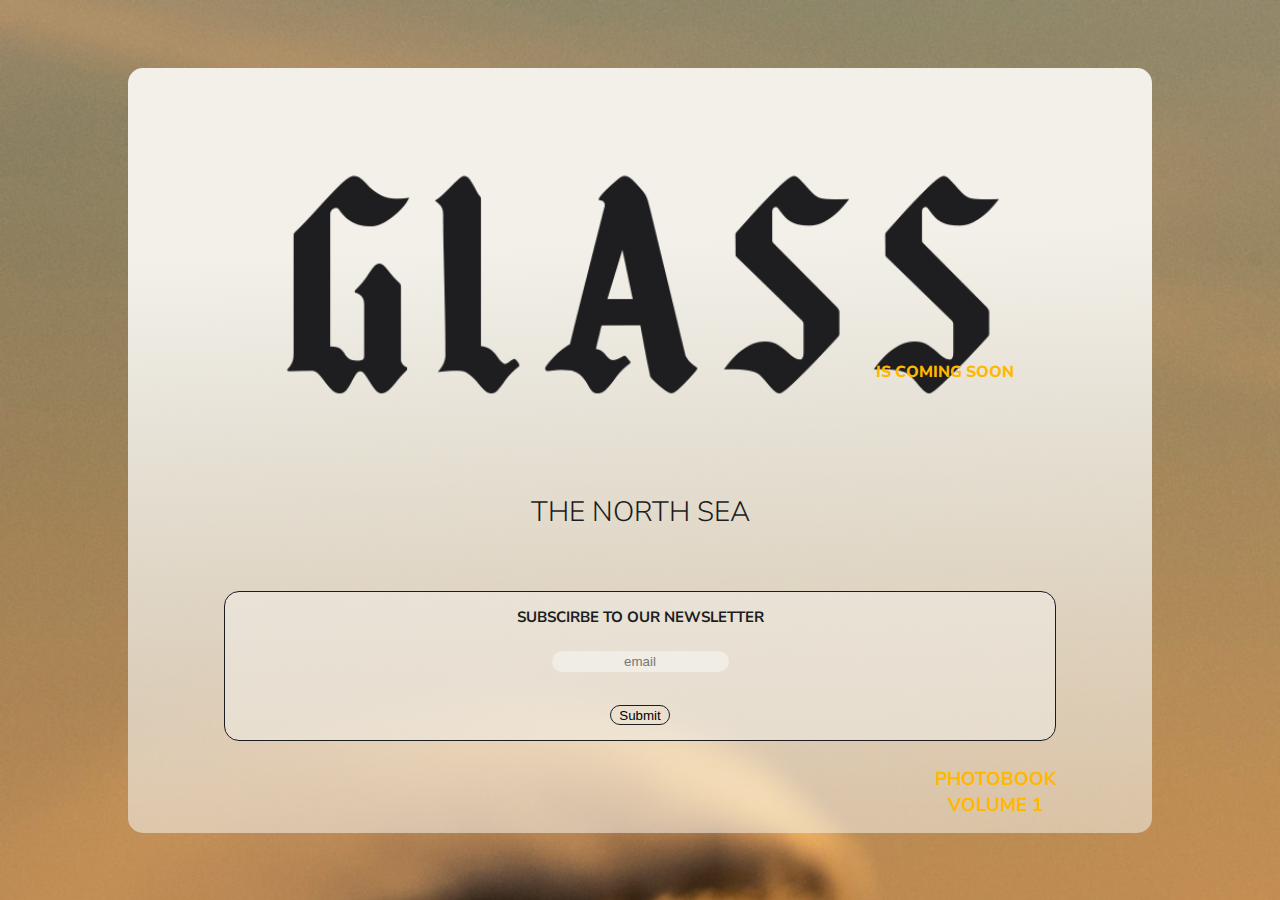
==== index.html @ 6153a4bc "set up header and its smallscreen style" ====
<!DOCTYPE html>
<html lang="en">
  <head>
    <meta charset="UTF-8" />
    <meta http-equiv="X-UA-Compatible" content="IE=edge" />
    <meta name="viewport" content="width=device-width, initial-scale=1.0" />
    <link rel="stylesheet" type="text/css" href="style.css" />
    <link rel="preconnect" href="https://fonts.gstatic.com">
    <link href="https://fonts.googleapis.com/css2?family=Nunito+Sans:wght@300;400;600;700;800&display=swap" rel="stylesheet">
    <title>Glass - Photobook</title>
  </head>
  <body>
    <header>
      <section class="glass-wrapper">
        <div class="logo-wrapper">
          <div class="logo"><img src="./assets/logo.png" alt="Glass Photobook's logo"</div>
          <h4>Is coming soon</h4>
          <h1>The north sea</h1>
        </div>
        <form class="header-form">
          <h2>Subscirbe to our newsletter</h3>
          <input
            type="email"
            id="email"
            name="email"
            placeholder="email"
            class="email"
          />
          <input type="submit" value="Submit" class="submit"/>
        </form>
        <div class="header-info-wrapper">
            <h3>Photobook</h3>
            <h3>volume 1</h3>
        </div>
      </section>
    </header>
    <main></main>
    <footer></footer>
  </body>
</html>
---- style.css ----
@font-face {
  font-family: "logoFont";
  src: url("./assets/logoFont.otf");
}

:root {
  /* Colours */
  --dark: #1c1c21;
  --light: #f2f0e9;
  --gold: #ffb800;
  /* Fonts */
  --logo-font: "logoFont";
  --primary-font: "Nunito Sans", sans-serif;
}

*,
*::after,
*::before {
  box-sizing: border-box;
  padding: 0;
  margin: 0;
}

body {
  width: 100vw;
  background-color: var(--dark);
  margin: 0 auto;
  font-family: var(--primary-font);
  color: var(--light);
}

html,
body {
  overflow-x: hidden;
  scroll-behavior: smooth;
}

a {
  color: unset;
  text-decoration: none;
  cursor: pointer;
}

button,
button:focus,
button:active {
  background-color: unset;
  color: unset;
  border: none;
  cursor: pointer;
}

img {
  width: 100%;
  display: block;
}

header {
  width: 100vw;
  height: 100vh;
  background-image: url("./images/hero-smallscreen.jpg");
  background-position: top;
  background-repeat: no-repeat;
  background-size: cover;
  display: flex;
  align-items: center;
}

.glass-wrapper {
  width: 80vw;
  height: 85vh;
  background: linear-gradient(
    177.73deg,
    #f2f0e9 23.97%,
    rgba(196, 196, 196, 0) 191.47%
  );
  border-radius: 15px;
  margin: 0 auto;
  color: var(--dark);
  display: flex;
  flex-direction: column;
  justify-content: space-evenly;
  align-items: center;
}

.logo-wrapper {
  text-align: center;
}

.logo {
  position: relative;
}

.logo-wrapper h4 {
  position: absolute;
  bottom: 33%;
  right: 5%;
  color: var(--gold);
  text-transform: uppercase;
  z-index: 2;
  margin: 0;
  padding: 0;
  font-weight: 800;
}

.logo-wrapper h1 {
  text-transform: uppercase;
  font-size: 28px;
  font-weight: 300;
}

.header-form {
  background-color: hsla(47, 26%, 93%, 0.5);
  margin: 60px auto 25px auto;
  border: 1px solid var(--dark);
  border-radius: 15px;
  width: 65vw;
  height: 150px;
  display: flex;
  flex-direction: column;
  align-items: center;
  justify-content: space-between;
}

.header-form h2 {
  text-transform: uppercase;
  font-size: 15px;
  padding: 15px 0;
}

.email {
  background-color: hsla(47, 26%, 93%, 0.8);
  border-radius: 15px;
  border: none;
  text-align: center;
  padding: 0.2rem 0;
}

.submit {
  background-color: transparent;
  border-radius: 15px;
  border: 1px solid var(--dark);
  text-align: center;
  padding: 0.1rem 0.5rem;
  margin: 25px 0 15px 0;
}

.header-info-wrapper {
  color: var(--gold);
  text-transform: uppercase;
  justify-self: flex-end;
  align-self: flex-end;
}
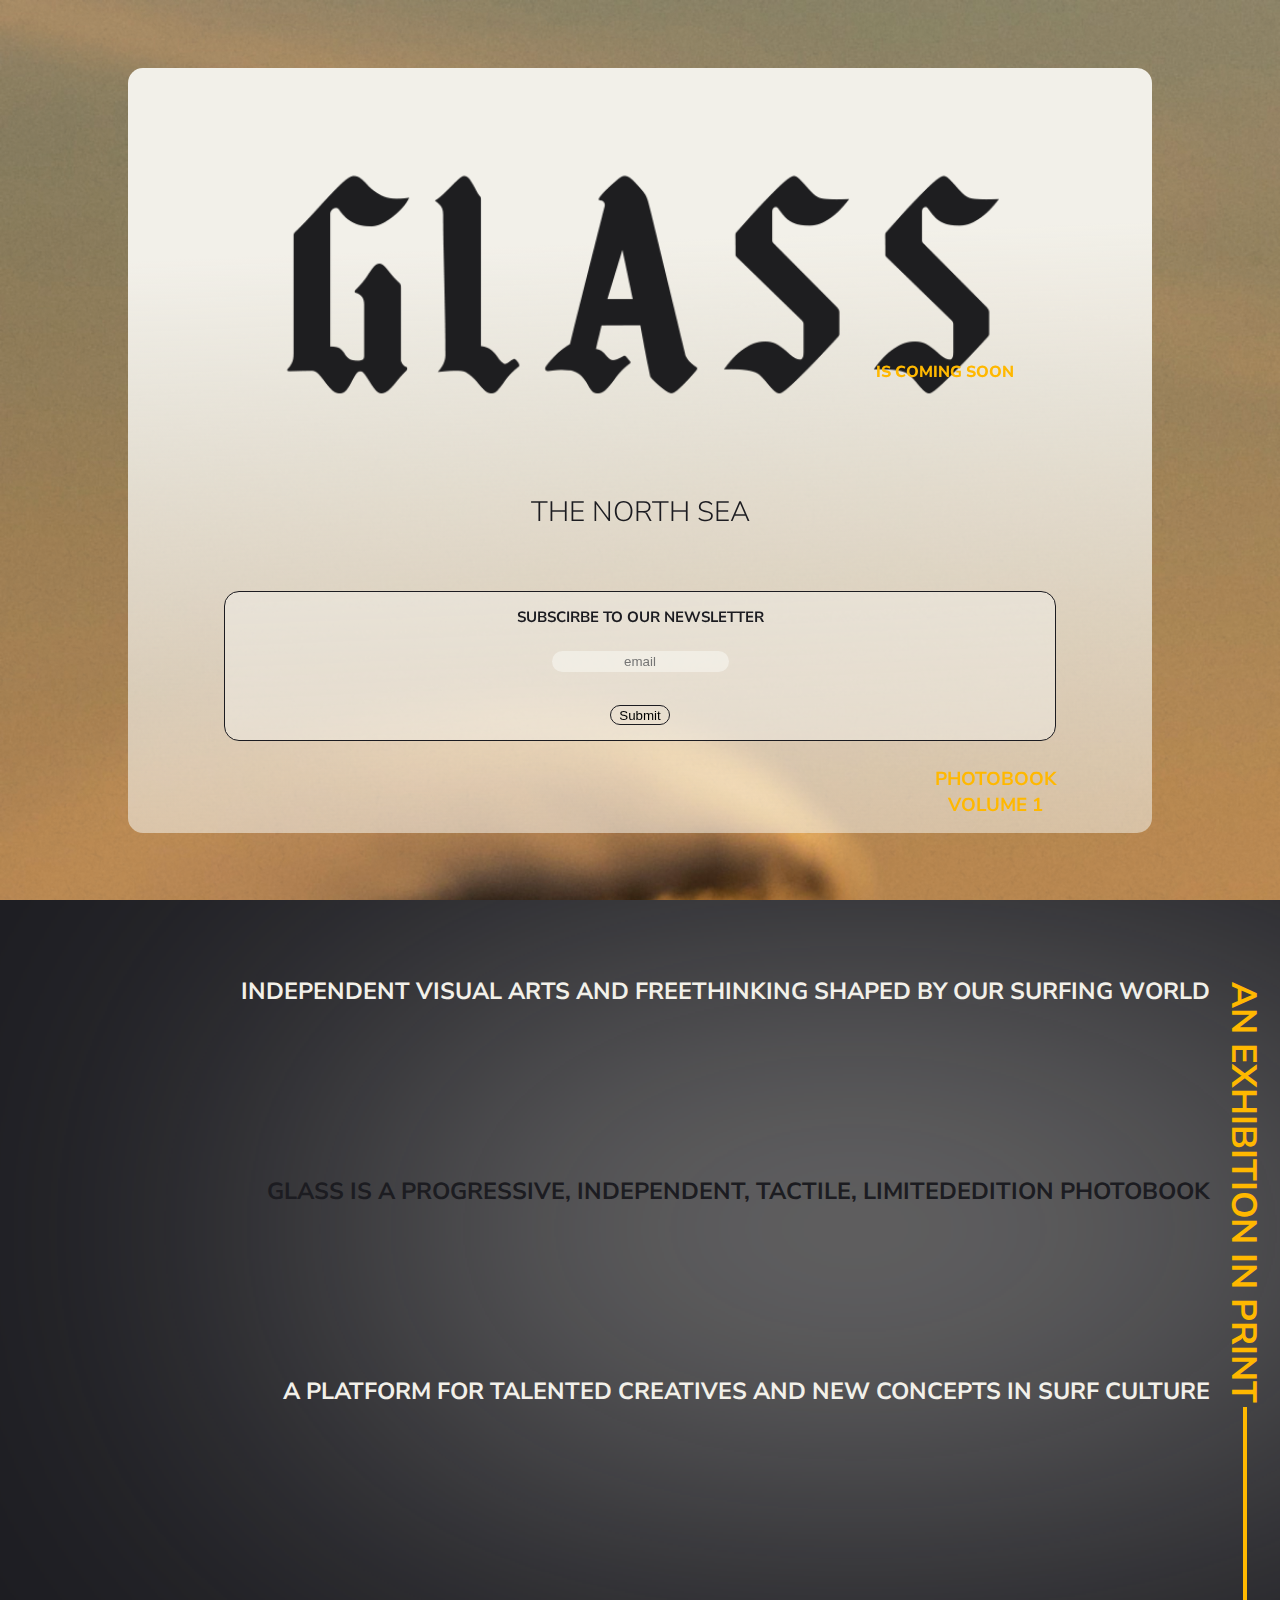
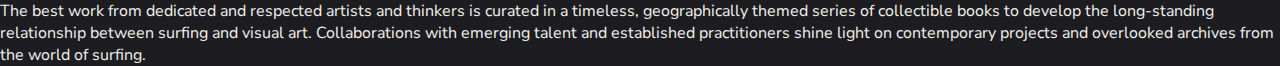
==== commit ba322ff9: "add statements" ====
--- a/index.html
+++ b/index.html
@@ -11,6 +11,9 @@
   </head>
   <body>
     <header>
+      <div class="texture-container">
+
+      </div>
       <section class="glass-wrapper">
         <div class="logo-wrapper">
           <div class="logo"><img src="./assets/logo.png" alt="Glass Photobook's logo"</div>
@@ -34,7 +37,34 @@
         </div>
       </section>
     </header>
-    <main></main>
+    <main>
+      <article class="statement-wrapper">
+            <section class="statements one">
+                <h3>Independent visual arts and freethinking shaped by our surfing world</h3>
+            </section>
+            <section class="statements two">
+                <h3>GLASS is a progressive, independent, tactile, limitededition photobook</h3>
+            </section>
+            <section class="statements three">
+                <h3>A platform for talented creatives and new concepts in
+                    surf culture</h3>
+            </section>
+        <section class="exhibition">
+          <h2>An exhibition in print</h2>
+        </section>
+      </article>
+      <article>
+        <div><p>
+          The best work from dedicated and respected artists and thinkers is curated
+in a timeless, geographically themed series of collectible books to develop
+the long-standing relationship between surfing and visual art.
+Collaborations with emerging talent and established practitioners shine light
+on contemporary projects and overlooked archives from the world of
+surfing.</p> 
+        </div>
+      </article>
+    </main>
     <footer></footer>
+
   </body>
 </html>
--- a/style.css
+++ b/style.css
@@ -27,11 +27,14 @@
   margin: 0 auto;
   font-family: var(--primary-font);
   color: var(--light);
+  /* background-image: url("./assets/black-felt.png");
+  background-position: center;
+  background-repeat: repeat; */
 }
 
 html,
 body {
-  overflow-x: hidden;
+  /* overflow-x: hidden; */
   scroll-behavior: smooth;
 }
 
@@ -53,6 +56,17 @@
 img {
   width: 100%;
   display: block;
+}
+
+.texture-container {
+  width: 100vw;
+  height: 100vh;
+  background-image: url("./assets/black-felt.png");
+  background-position: center;
+  background-repeat: repeat;
+  z-index: 1;
+  position: fixed;
+  opacity: 0.2;
 }
 
 header {
@@ -81,6 +95,7 @@
   flex-direction: column;
   justify-content: space-evenly;
   align-items: center;
+  z-index: 2;
 }
 
 .logo-wrapper {
@@ -151,3 +166,90 @@
   justify-self: flex-end;
   align-self: flex-end;
 }
+
+main {
+  width: 100vw;
+}
+
+.statement-wrapper {
+  display: grid;
+  grid-template-columns: 3fr 60px;
+  grid-template-rows: repeat(3, 1fr);
+  height: min-content;
+  align-items: center;
+  justify-items: stretch;
+  padding: 50px 0;
+  overflow: hidden;
+  position: relative;
+}
+
+.statement-wrapper::before {
+  content: "";
+  position: absolute;
+  width: 90vw;
+  height: 45%;
+  top: 25%;
+  left: 25%;
+
+  background: radial-gradient(
+    118.16% 118.16% at 43.48% 44.49%,
+    rgba(242, 240, 233, 0.9) 0%,
+    rgba(0, 0, 0, 0) 100%
+  );
+  filter: blur(250px);
+  z-index: -1;
+}
+
+.statements {
+  text-transform: uppercase;
+  text-align: right;
+  padding: 25px 0;
+  margin: 0 10px 50px 10px;
+  font-size: 20px;
+  align-self: flex-start;
+}
+
+.one {
+  grid-column: 1/2;
+  grid-row: 1/2;
+}
+
+.two {
+  grid-column: 1/2;
+  grid-row: 2/3;
+  color: var(--dark);
+}
+
+.three {
+  grid-column: 1/2;
+  grid-row: 3/4;
+}
+
+.exhibition {
+  grid-column: 2/3;
+  grid-row: 1/-1;
+  width: 60px;
+  height: 600px;
+  align-self: flex-start;
+  justify-self: center;
+}
+.exhibition h2 {
+  transform: rotate(90deg);
+  transform-origin: 0 100%;
+  text-transform: uppercase;
+  width: max-content;
+  color: var(--gold);
+  font-size: 35px;
+  position: relative;
+  margin-top: -15px;
+}
+
+.exhibition h2::after {
+  content: "";
+  background-color: var(--gold);
+  width: 100%;
+  height: 4px;
+  position: absolute;
+  bottom: 50%;
+  right: -101%;
+}
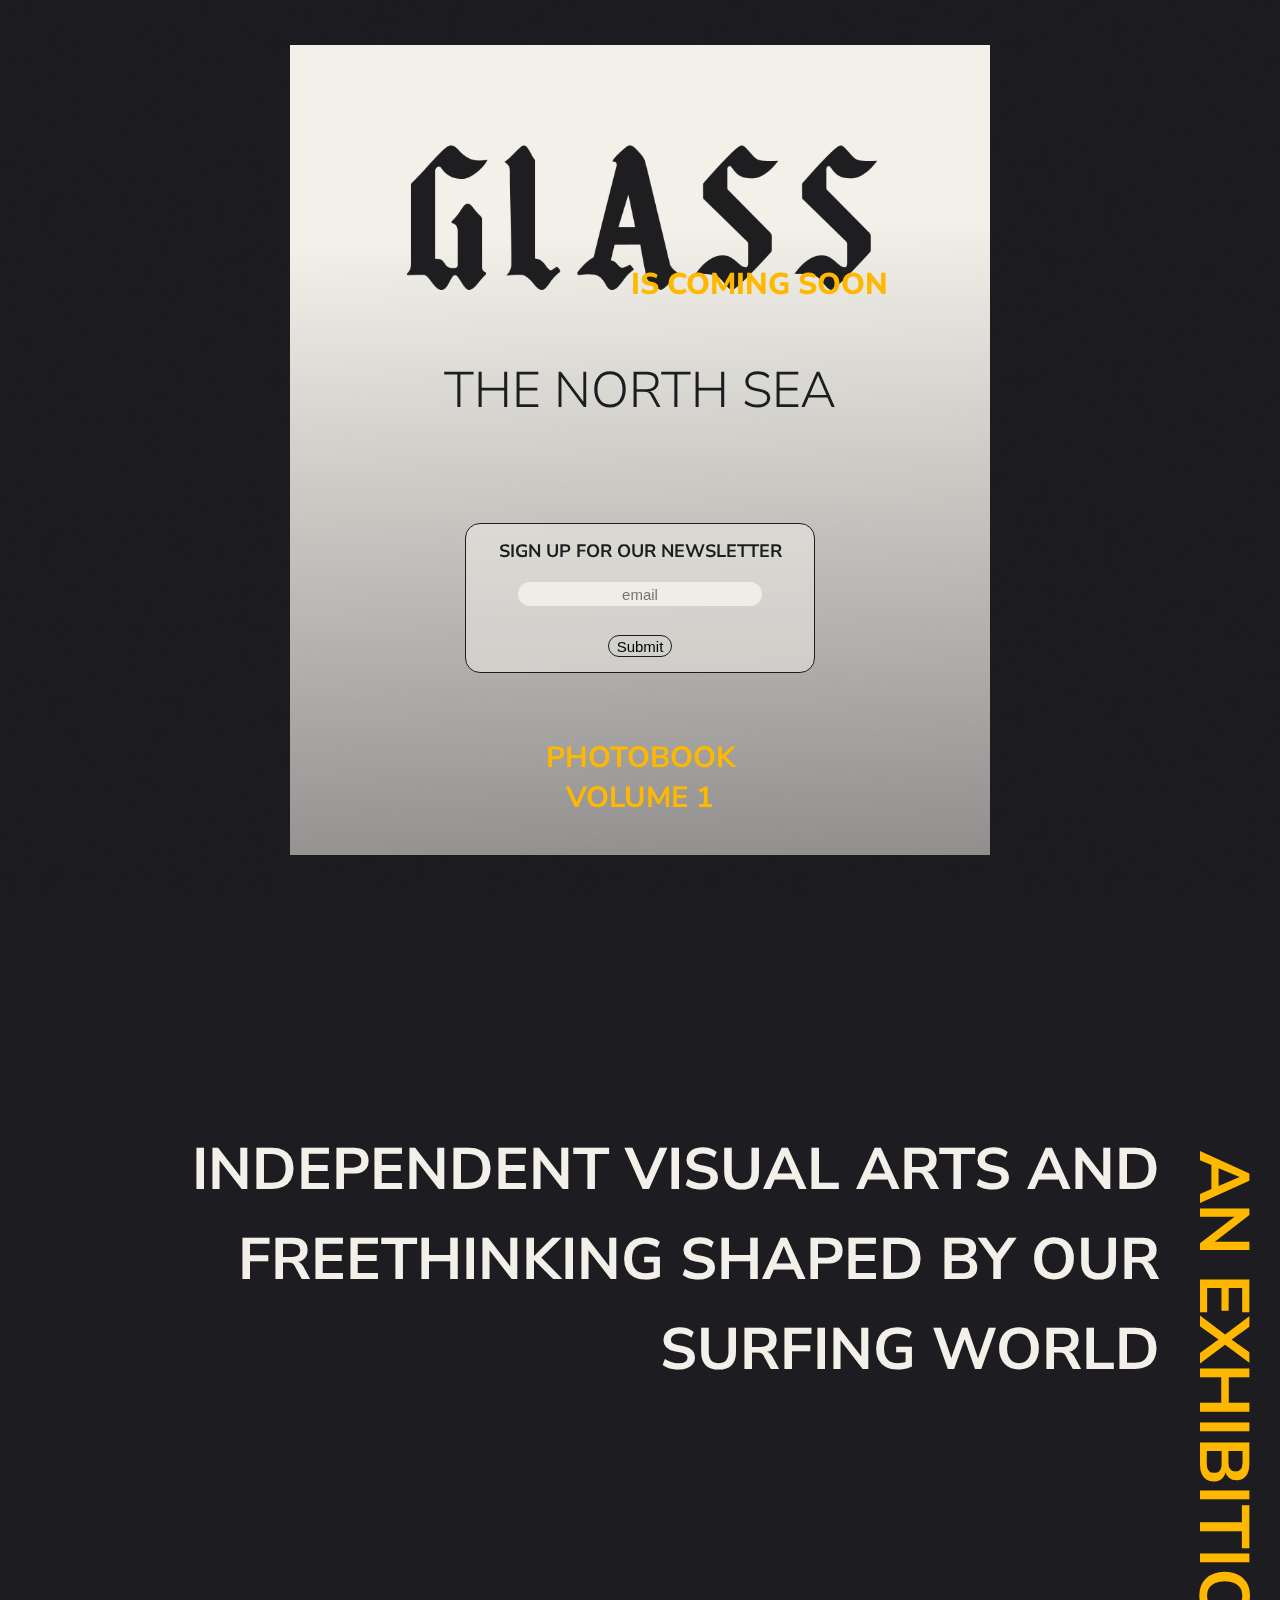
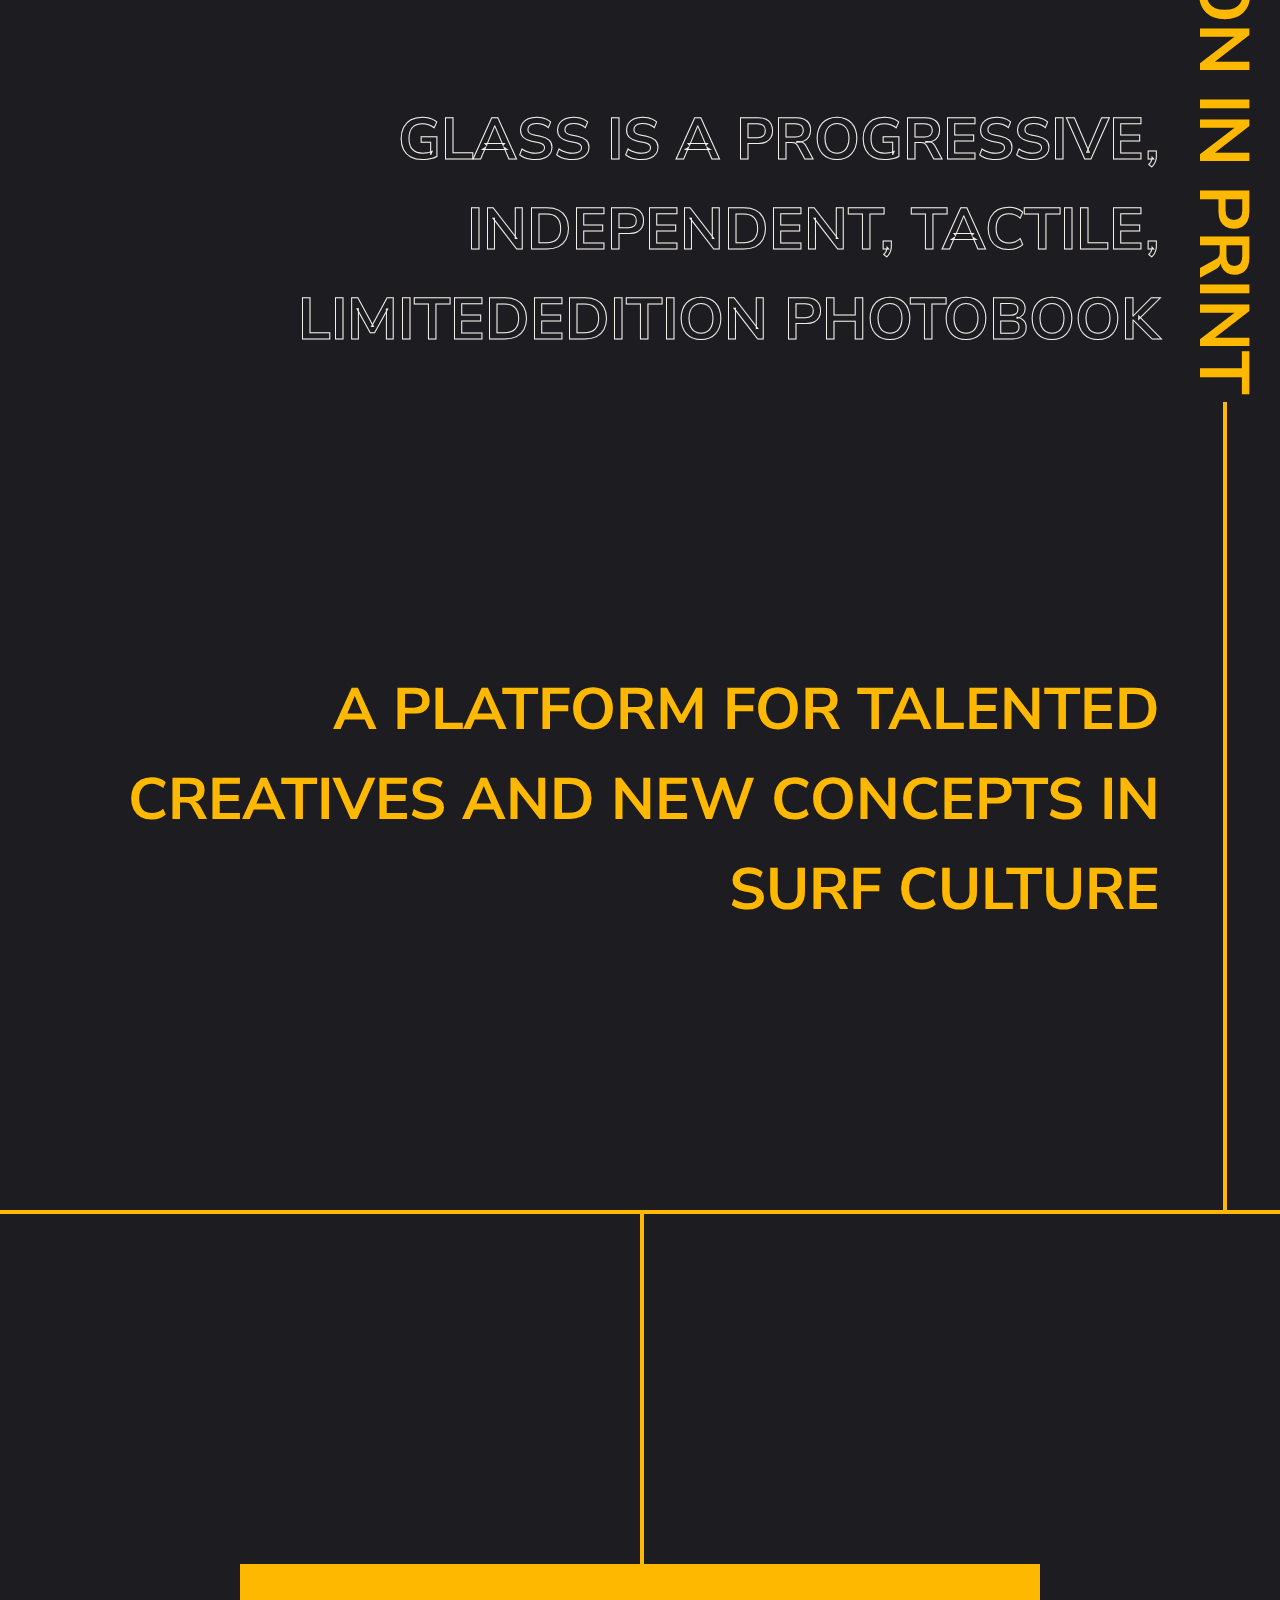
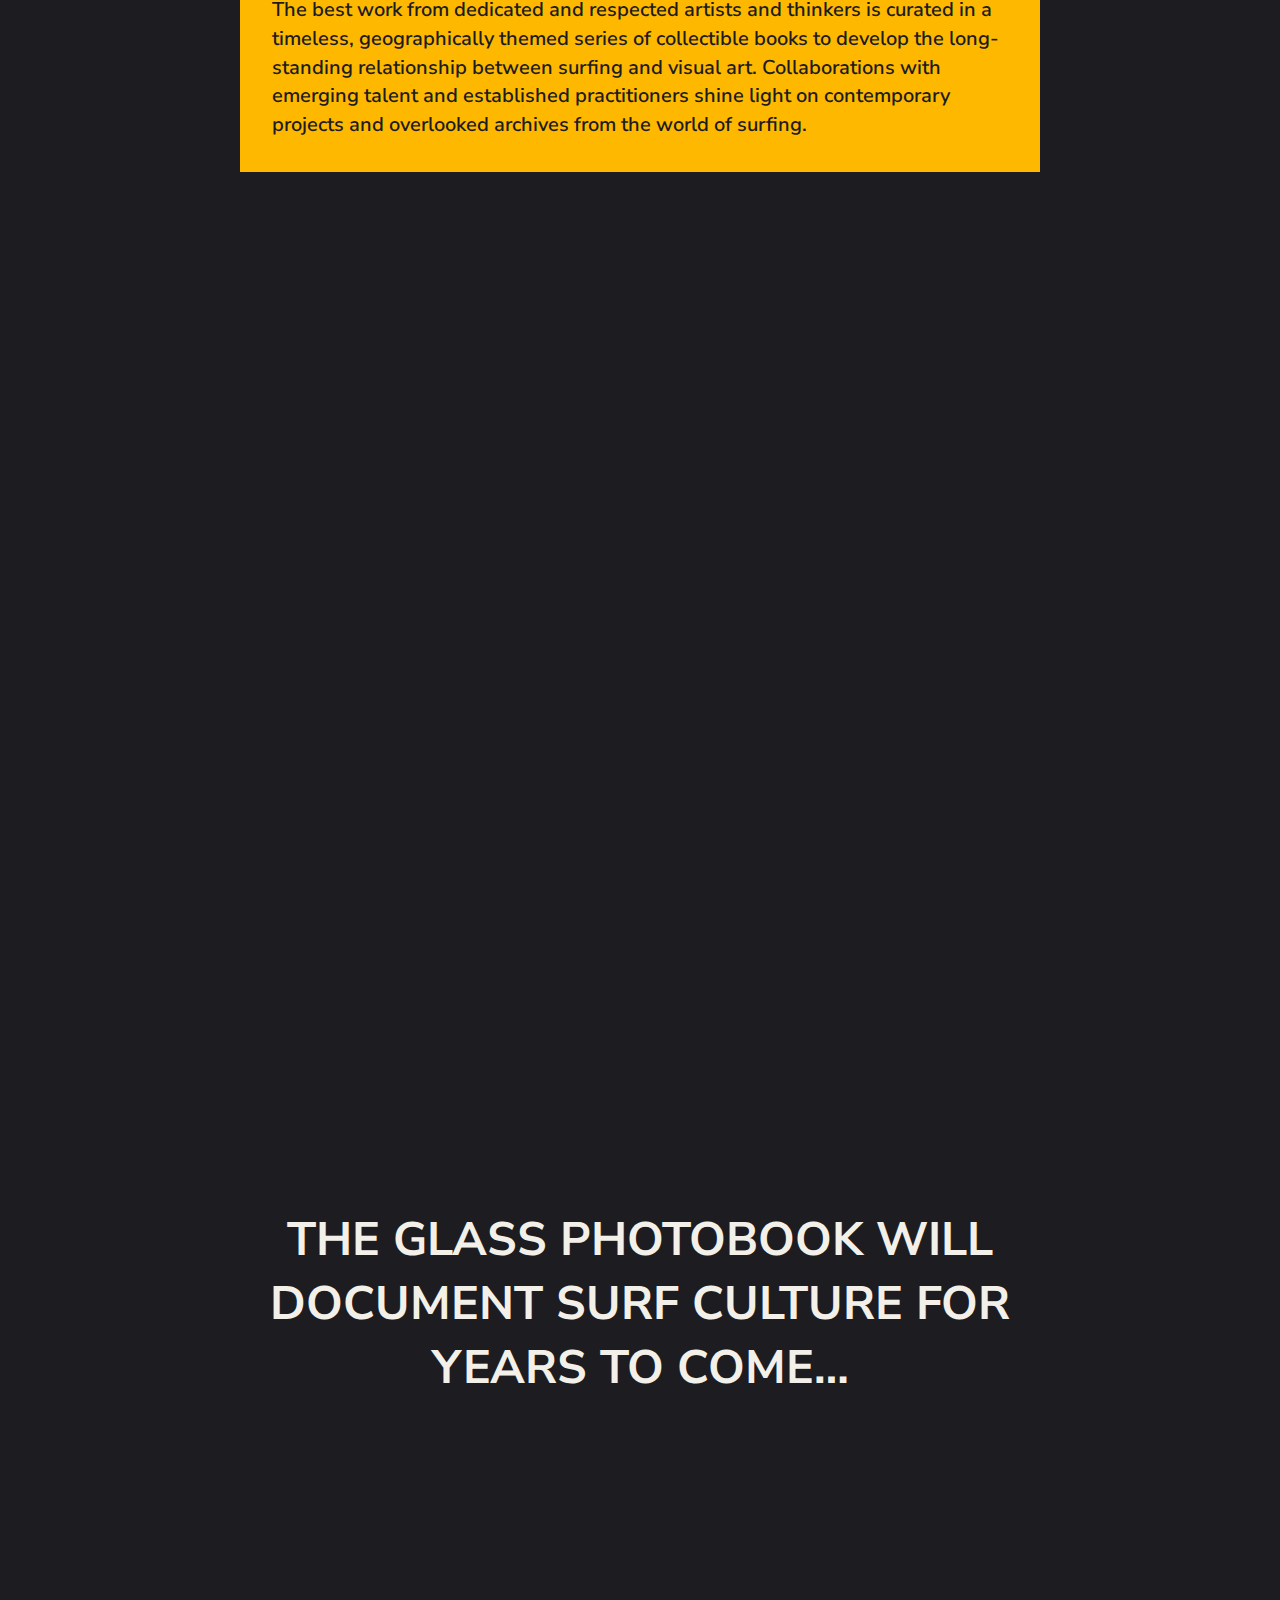
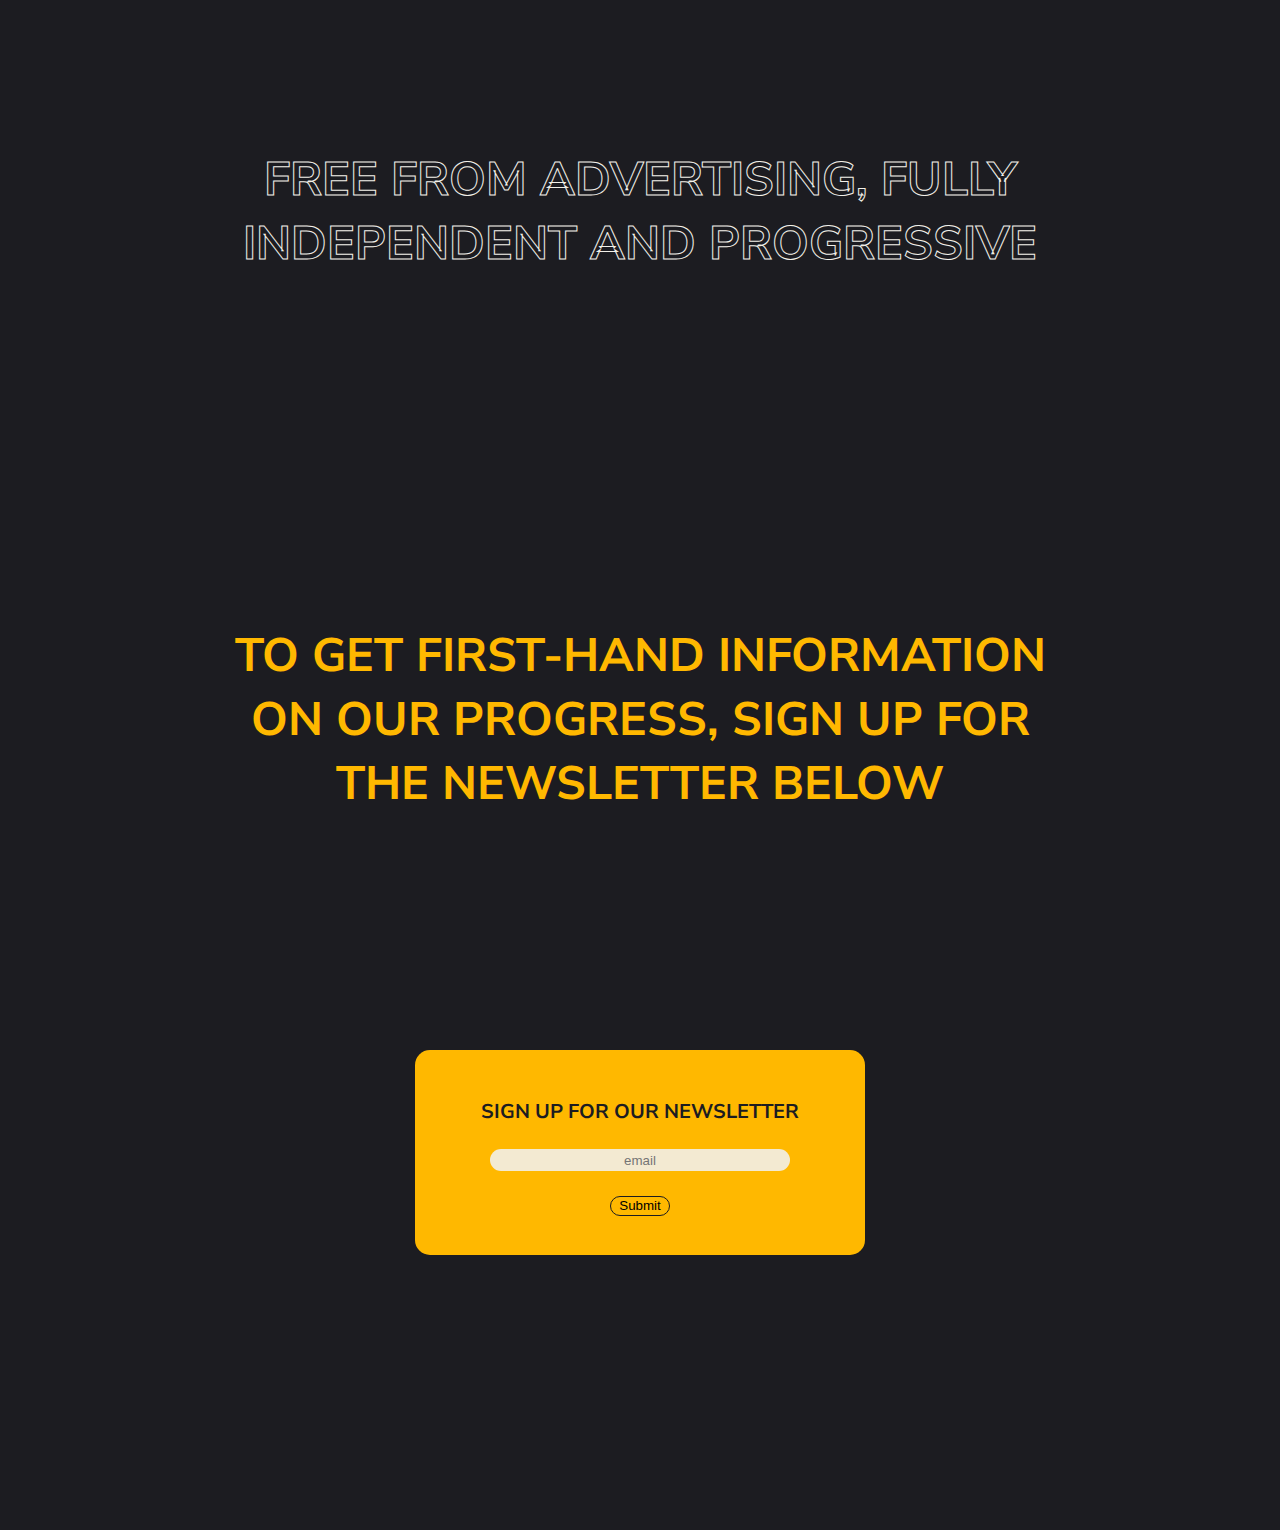
==== commit 1c145292: "fix form padding styling" ====
--- a/index.html
+++ b/index.html
@@ -10,18 +10,18 @@
     <title>Glass - Photobook</title>
   </head>
   <body>
+    <div class="grain-container">
+
+    </div>
     <header>
-      <div class="texture-container">
-
-      </div>
       <section class="glass-wrapper">
         <div class="logo-wrapper">
-          <div class="logo"><img src="./assets/logo.png" alt="Glass Photobook's logo"</div>
+          <div class="logo"><img src="./assets/logo.png" alt="Glass Photobook's logo"/>
           <h4>Is coming soon</h4>
-          <h1>The north sea</h1>
+          <h1>The north sea</h1></div>
         </div>
         <form class="header-form">
-          <h2>Subscirbe to our newsletter</h3>
+          <h2>Sign up for our newsletter</h2>
           <input
             type="email"
             id="email"
@@ -53,8 +53,9 @@
           <h2>An exhibition in print</h2>
         </section>
       </article>
-      <article>
-        <div><p>
+      
+      <article class="main-description-wrapper">
+        <div class="description"><p>
           The best work from dedicated and respected artists and thinkers is curated
 in a timeless, geographically themed series of collectible books to develop
 the long-standing relationship between surfing and visual art.
@@ -63,8 +64,38 @@
 surfing.</p> 
         </div>
       </article>
+
+      <article class="video-wrapper">
+        <div style="padding:56.25% 0 0 0;position:relative;"><iframe src="https://player.vimeo.com/video/555321948?title=0&byline=0&portrait=0" style="position:absolute;top:0;left:0;width:100%;height:100%;" frameborder="0" allow="autoplay; fullscreen; picture-in-picture" allowfullscreen></iframe></div><script src="https://player.vimeo.com/api/player.js"></script>
+      </article>
+
+      <article class="last-statement-wrapper">
+        <section class="last-statement">
+          <h3>the GLASS
+            photobook will document surf culture for years to come…</h2>
+        </section>
+        <section class="last-statement text-stroke">
+          <h3>Free from advertising, fully independent and progressive</h2>
+        </section>
+        <section class="last-statement gold">
+          <h3>To get first-hand information on our progress, sign up for the newsletter below</h2>
+        </section>
+        <form class="statement-form">
+          <h4>Sign up for our newsletter</h4>
+          <input
+            type="email"
+            id="email"
+            name="email"
+            placeholder="email"
+            class="email"
+          />
+          <input type="submit" value="Submit" class="submit"/>
+        </form>
+      </article>
     </main>
     <footer></footer>
 
   </body>
 </html>
+
+
--- a/style.css
+++ b/style.css
@@ -27,15 +27,29 @@
   margin: 0 auto;
   font-family: var(--primary-font);
   color: var(--light);
-  /* background-image: url("./assets/black-felt.png");
+  overflow-x: hidden;
+  -ms-overflow-style: none; /* IE and Edge */
+}
+
+.grain-container {
+  position: fixed;
+  top: 0;
+  height: 100%;
+  width: 100%;
+  background-image: url("./assets/black-felt.png");
   background-position: center;
-  background-repeat: repeat; */
+  background-repeat: repeat;
+  opacity: 0.1;
 }
 
 html,
 body {
   /* overflow-x: hidden; */
   scroll-behavior: smooth;
+}
+
+::-webkit-scrollbar {
+  display: none;
 }
 
 a {
@@ -58,16 +72,7 @@
   display: block;
 }
 
-.texture-container {
-  width: 100vw;
-  height: 100vh;
-  background-image: url("./assets/black-felt.png");
-  background-position: center;
-  background-repeat: repeat;
-  z-index: 1;
-  position: fixed;
-  opacity: 0.2;
-}
+/* HEADER */
 
 header {
   width: 100vw;
@@ -78,17 +83,19 @@
   background-size: cover;
   display: flex;
   align-items: center;
+  margin-bottom: 100px;
 }
 
 .glass-wrapper {
   width: 80vw;
+  max-width: 700px;
   height: 85vh;
   background: linear-gradient(
     177.73deg,
     #f2f0e9 23.97%,
     rgba(196, 196, 196, 0) 191.47%
   );
-  border-radius: 15px;
+  /* border-radius: 15px; */
   margin: 0 auto;
   color: var(--dark);
   display: flex;
@@ -104,6 +111,7 @@
 
 .logo {
   position: relative;
+  max-width: 550px;
 }
 
 .logo-wrapper h4 {
@@ -130,25 +138,37 @@
   border: 1px solid var(--dark);
   border-radius: 15px;
   width: 65vw;
+  max-width: 350px;
   height: 150px;
   display: flex;
   flex-direction: column;
   align-items: center;
   justify-content: space-between;
+  transition: all 0.2s ease-in;
+  cursor: pointer;
+}
+
+.header-form:hover {
+  box-shadow: 1px 3px 4px 0px rgba(41, 41, 41, 0.3);
+  background-color: hsla(47, 26%, 93%, 0.8);
 }
 
 .header-form h2 {
   text-transform: uppercase;
+  text-align: center;
   font-size: 15px;
-  padding: 15px 0;
+  padding: 15px;
 }
 
 .email {
-  background-color: hsla(47, 26%, 93%, 0.8);
+  background-color: hsla(47, 26%, 93%, 0.9);
   border-radius: 15px;
   border: none;
   text-align: center;
   padding: 0.2rem 0;
+  width: 70%;
+  max-width: 300px;
+  transition: all 0.2s ease-in;
 }
 
 .submit {
@@ -158,17 +178,28 @@
   text-align: center;
   padding: 0.1rem 0.5rem;
   margin: 25px 0 15px 0;
+  cursor: pointer;
+  transition: all 0.1s ease-in;
+}
+
+.submit:hover {
+  border: 1px solid var(--gold);
 }
 
 .header-info-wrapper {
   color: var(--gold);
   text-transform: uppercase;
-  justify-self: flex-end;
-  align-self: flex-end;
-}
+  justify-self: center;
+  align-self: center;
+  text-align: center;
+}
+
+/* MAIN */
 
 main {
   width: 100vw;
+  max-width: 1300px;
+  margin: 0 auto 150px auto;
 }
 
 .statement-wrapper {
@@ -178,26 +209,10 @@
   height: min-content;
   align-items: center;
   justify-items: stretch;
-  padding: 50px 0;
   overflow: hidden;
   position: relative;
-}
-
-.statement-wrapper::before {
-  content: "";
-  position: absolute;
-  width: 90vw;
-  height: 45%;
-  top: 25%;
-  left: 25%;
-
-  background: radial-gradient(
-    118.16% 118.16% at 43.48% 44.49%,
-    rgba(242, 240, 233, 0.9) 0%,
-    rgba(0, 0, 0, 0) 100%
-  );
-  filter: blur(250px);
-  z-index: -1;
+  border-bottom: 4px solid var(--gold);
+  margin-bottom: 100px;
 }
 
 .statements {
@@ -218,11 +233,14 @@
   grid-column: 1/2;
   grid-row: 2/3;
   color: var(--dark);
+  -webkit-text-stroke: 1px var(--light);
 }
 
 .three {
   grid-column: 1/2;
   grid-row: 3/4;
+  padding-bottom: 0;
+  color: var(--gold);
 }
 
 .exhibition {
@@ -253,3 +271,268 @@
   bottom: 50%;
   right: -101%;
 }
+
+.main-description-wrapper {
+  padding: 50px 0;
+  position: relative;
+}
+
+.description {
+  background: var(--gold);
+  width: 85vw;
+  max-width: 800px;
+  height: min-content;
+  margin: 0 auto;
+}
+
+.description p {
+  color: var(--dark);
+  padding: 1.5rem;
+  font-weight: 600;
+}
+
+.main-description-wrapper::before {
+  position: absolute;
+  display: block;
+  top: -100px;
+  left: 50%;
+  content: "";
+  background-color: var(--gold);
+  width: 4px;
+  height: 100%;
+  z-index: -1;
+}
+
+.video-wrapper {
+  margin: 100px auto 100px auto;
+  width: 100%;
+  max-width: 1000px;
+}
+
+.last-statement-wrapper {
+  width: 100%;
+  max-width: 900px;
+  display: flex;
+  flex-direction: column;
+  align-items: center;
+  justify-content: space-around;
+  margin: 0 auto 100px auto;
+}
+
+.last-statement {
+  font-size: 20px;
+  text-align: center;
+  text-transform: uppercase;
+  padding: 1.5rem;
+  margin: 50px auto;
+}
+
+.text-stroke {
+  color: var(--dark);
+  -webkit-text-stroke: 1px var(--light);
+}
+
+.gold {
+  color: var(--gold);
+}
+
+.statement-form {
+  background-color: var(--gold);
+  color: var(--dark);
+  margin: 60px auto 25px auto;
+  padding: 1.5rem 0;
+  border-radius: 15px;
+  width: 65vw;
+  max-width: 450px;
+  height: min-content;
+  display: flex;
+  flex-direction: column;
+  align-items: center;
+  justify-content: space-around;
+  transition: all 0.2s ease-in;
+  cursor: pointer;
+  text-align: center;
+}
+
+.statement-form h4 {
+  text-transform: uppercase;
+  text-align: center;
+  padding: 1.5rem;
+}
+
+@media (min-width: 500px) {
+  /* HEADER */
+
+  header {
+    margin-bottom: 200px;
+  }
+
+  .logo-wrapper h4 {
+    font-size: 25px;
+    bottom: 32%;
+  }
+
+  .logo-wrapper h1 {
+    font-size: 40px;
+  }
+
+  .header-info-wrapper {
+    font-size: 25px;
+  }
+
+  /* MAIN */
+
+  .statement-wrapper {
+    margin-bottom: 200px;
+  }
+
+  .statements {
+    font-size: 35px;
+    margin: 0 30px 200px 30px;
+    line-height: 1.8em;
+  }
+
+  .exhibition {
+    height: 800px;
+    width: 100px;
+  }
+
+  .exhibition h2 {
+    font-size: 50px;
+    margin-top: -25px;
+  }
+
+  .exhibition h2::after {
+    width: 150%;
+    height: 4px;
+    bottom: 50%;
+    right: -151%;
+  }
+
+  .main-description-wrapper {
+    padding: 100px 0;
+  }
+
+  .main-description-wrapper::before {
+    top: -200px;
+  }
+
+  .description p {
+    padding: 2rem;
+    font-size: 20px;
+    line-height: 1.8rem;
+  }
+
+  .last-statement-wrapper {
+    margin: 0 auto 200px auto;
+  }
+
+  .last-statement {
+    font-size: 30px;
+    margin: 100px auto;
+  }
+
+  .statement-form h4 {
+    font-size: 20px;
+  }
+}
+
+@media (min-width: 900px) {
+  header {
+    background-image: url("./images/hero-largescreen.jpg");
+  }
+}
+
+@media (min-width: 1100px) {
+  /* HEADER */
+  header {
+    margin-bottom: 200px;
+  }
+
+  .glass-wrapper {
+    height: 90vh;
+  }
+
+  .logo-wrapper h4 {
+    font-size: 30px;
+    bottom: 35%;
+  }
+
+  .logo-wrapper h1 {
+    font-size: 50px;
+  }
+
+  /* .header-info-wrapper {
+    font-size: 25px;
+  } */
+
+  .header-form h2 {
+    font-size: 18px;
+  }
+
+  .header-form input {
+    font-size: 15px;
+  }
+
+  /* MAIN */
+
+  .statement-wrapper {
+    margin-bottom: 250px;
+  }
+
+  .statements {
+    font-size: 50px;
+    margin: 0 60px 250px 60px;
+  }
+
+  .exhibition {
+    height: 900px;
+    width: 150px;
+  }
+
+  .exhibition h2 {
+    font-size: 70px;
+    margin-top: -45px;
+  }
+
+  .exhibition h2::after {
+    width: 150%;
+    height: 4px;
+    bottom: 50%;
+    right: -151%;
+  }
+
+  .main-description-wrapper::before {
+    top: -250px;
+  }
+
+  .last-statement-wrapper {
+    margin: 0 auto 250px auto;
+  }
+
+  .last-statement {
+    font-size: 40px;
+    margin: 150px auto;
+  }
+}
+
+@media (min-width: 1300px) {
+  main {
+    border: 1px solid var(--gold);
+  }
+
+  .one {
+    padding-top: 150px;
+  }
+
+  .exhibition h2 {
+    margin-top: 75px;
+  }
+
+  .exhibition h2::after {
+    width: 150%;
+    height: 4px;
+    bottom: 50%;
+    right: -151%;
+  }
+}
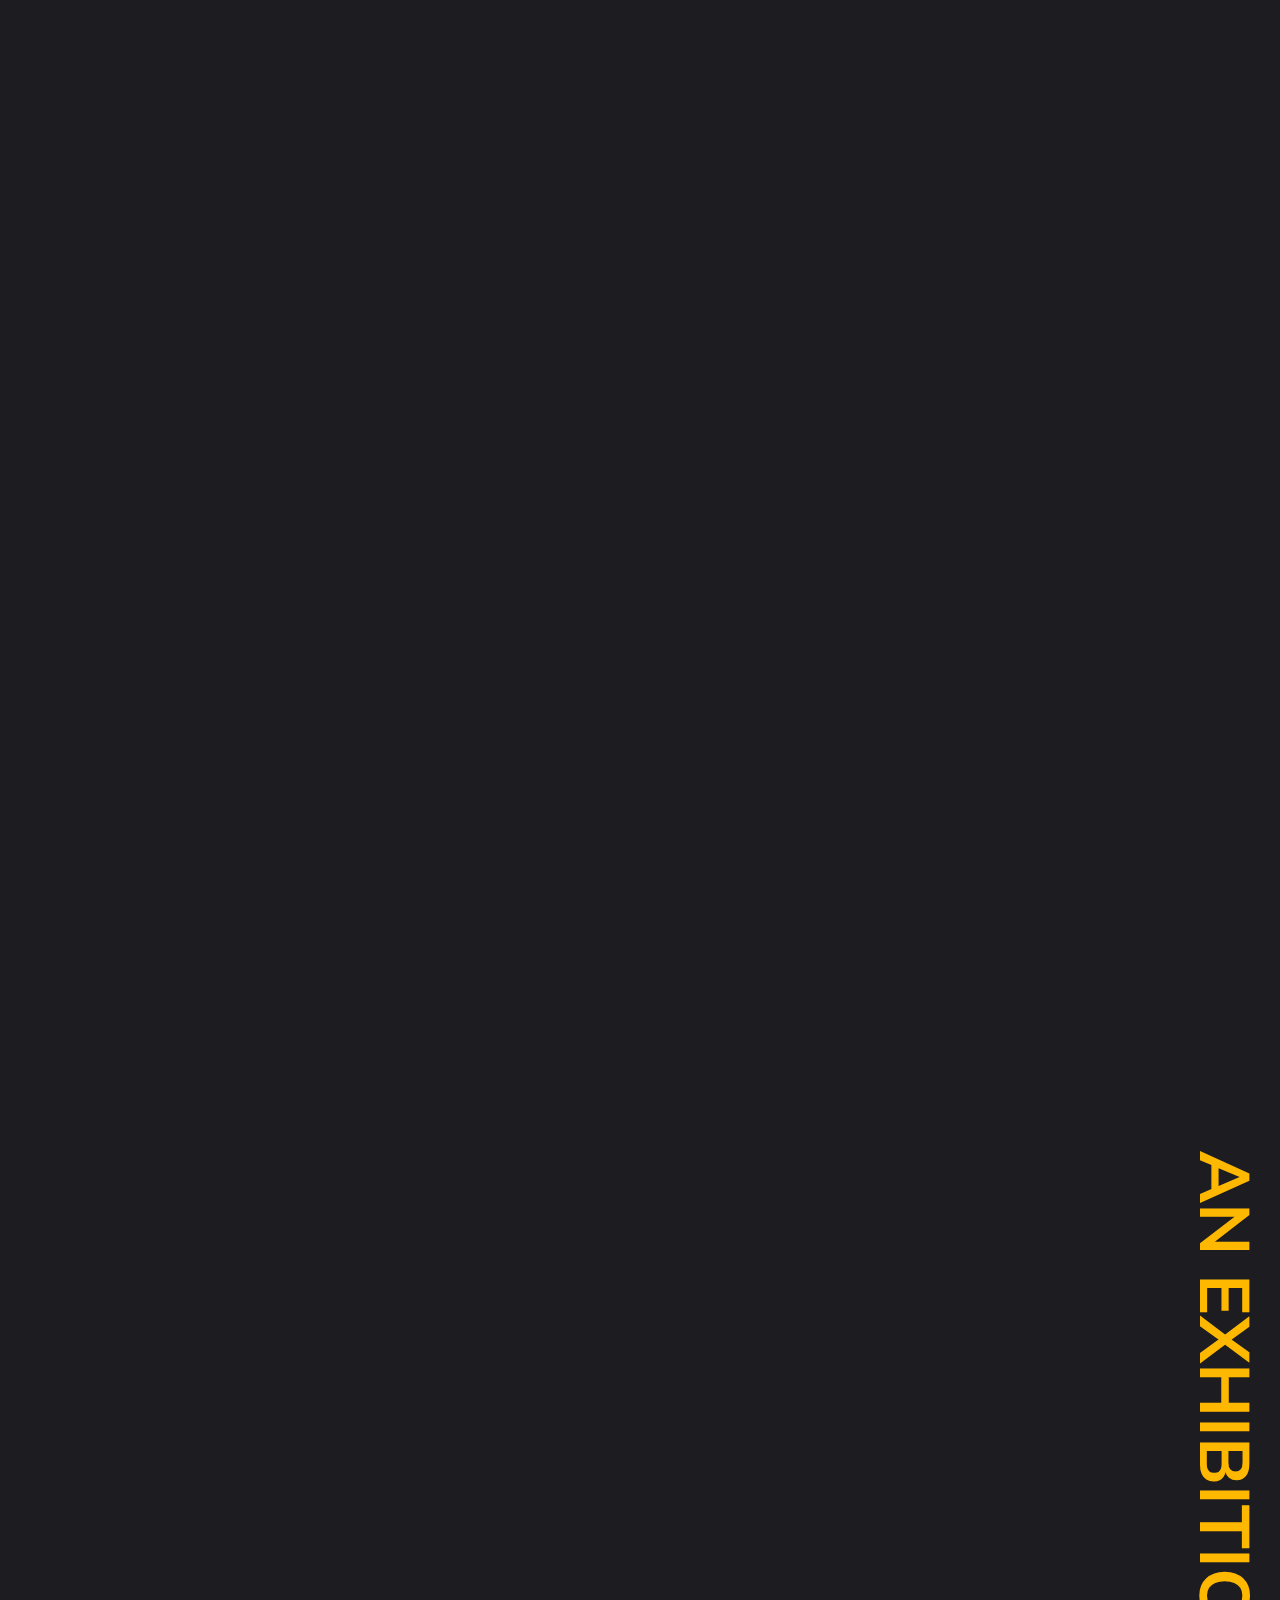
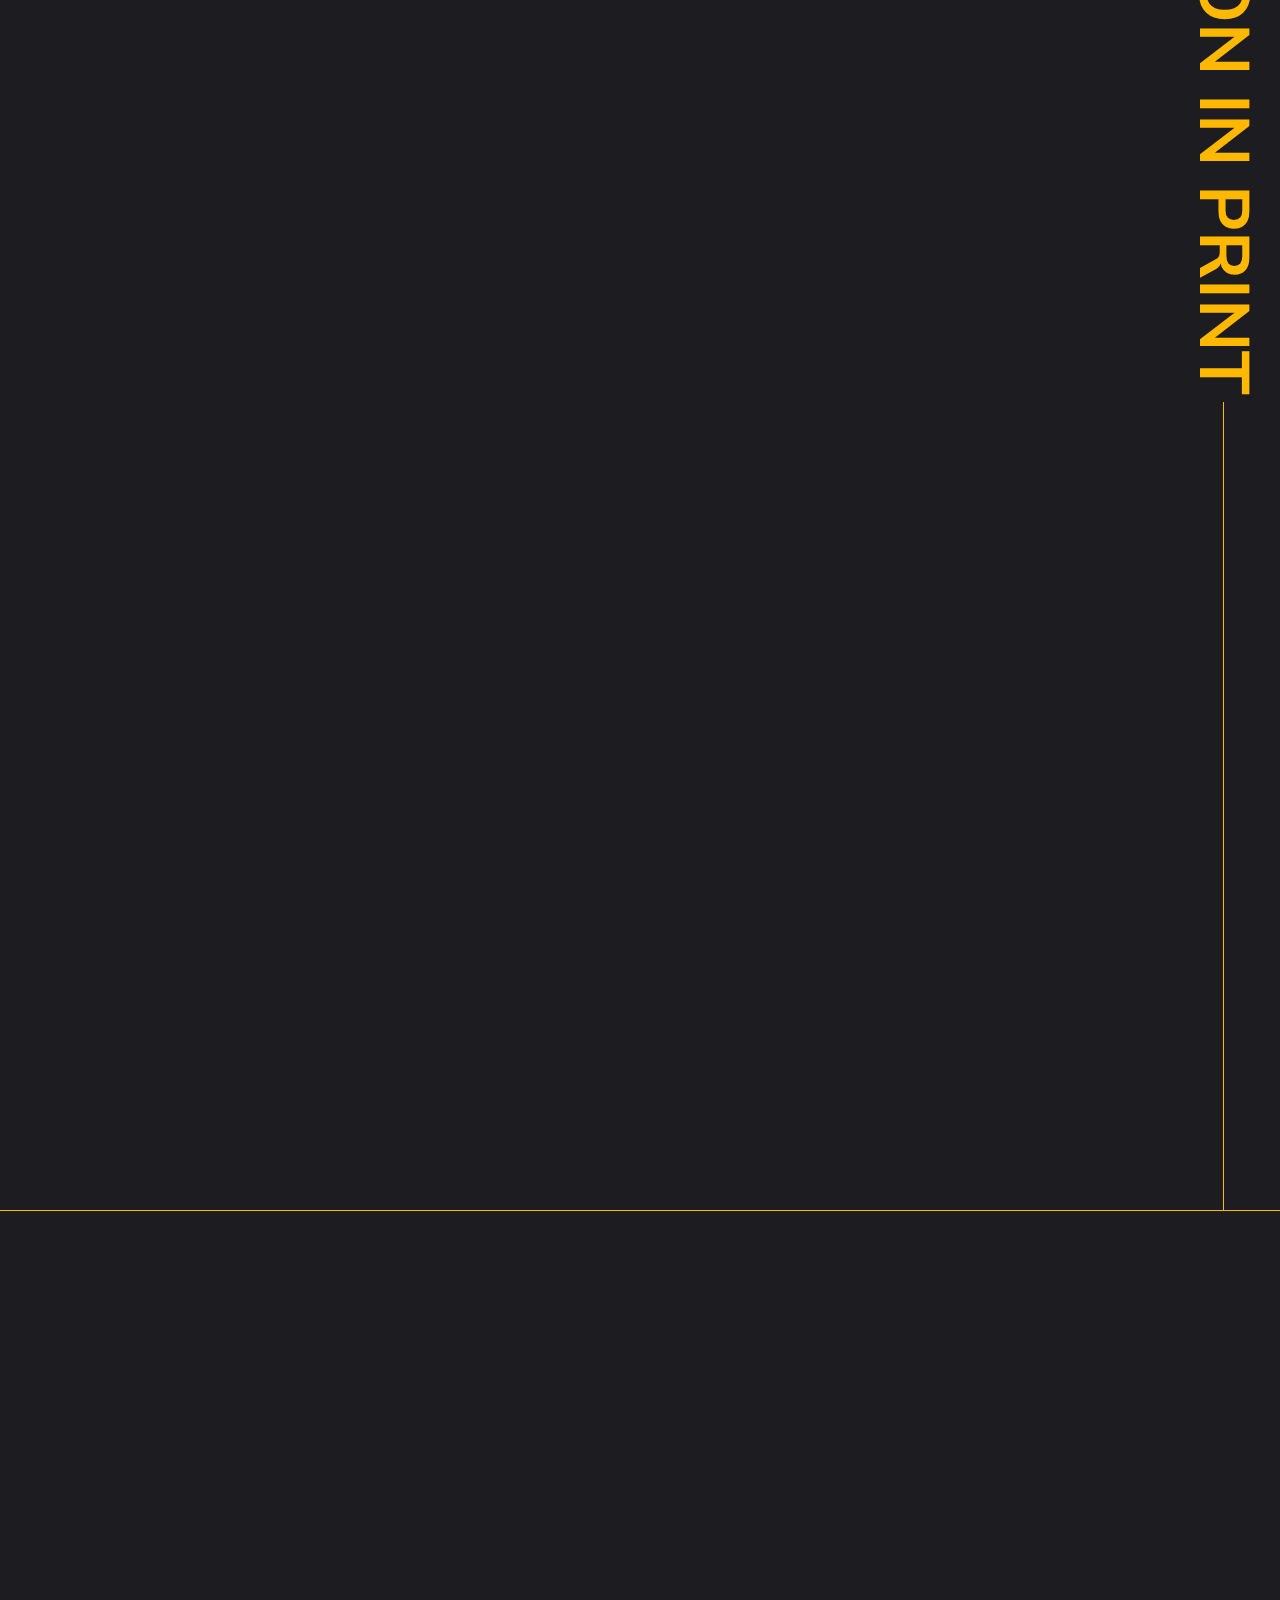
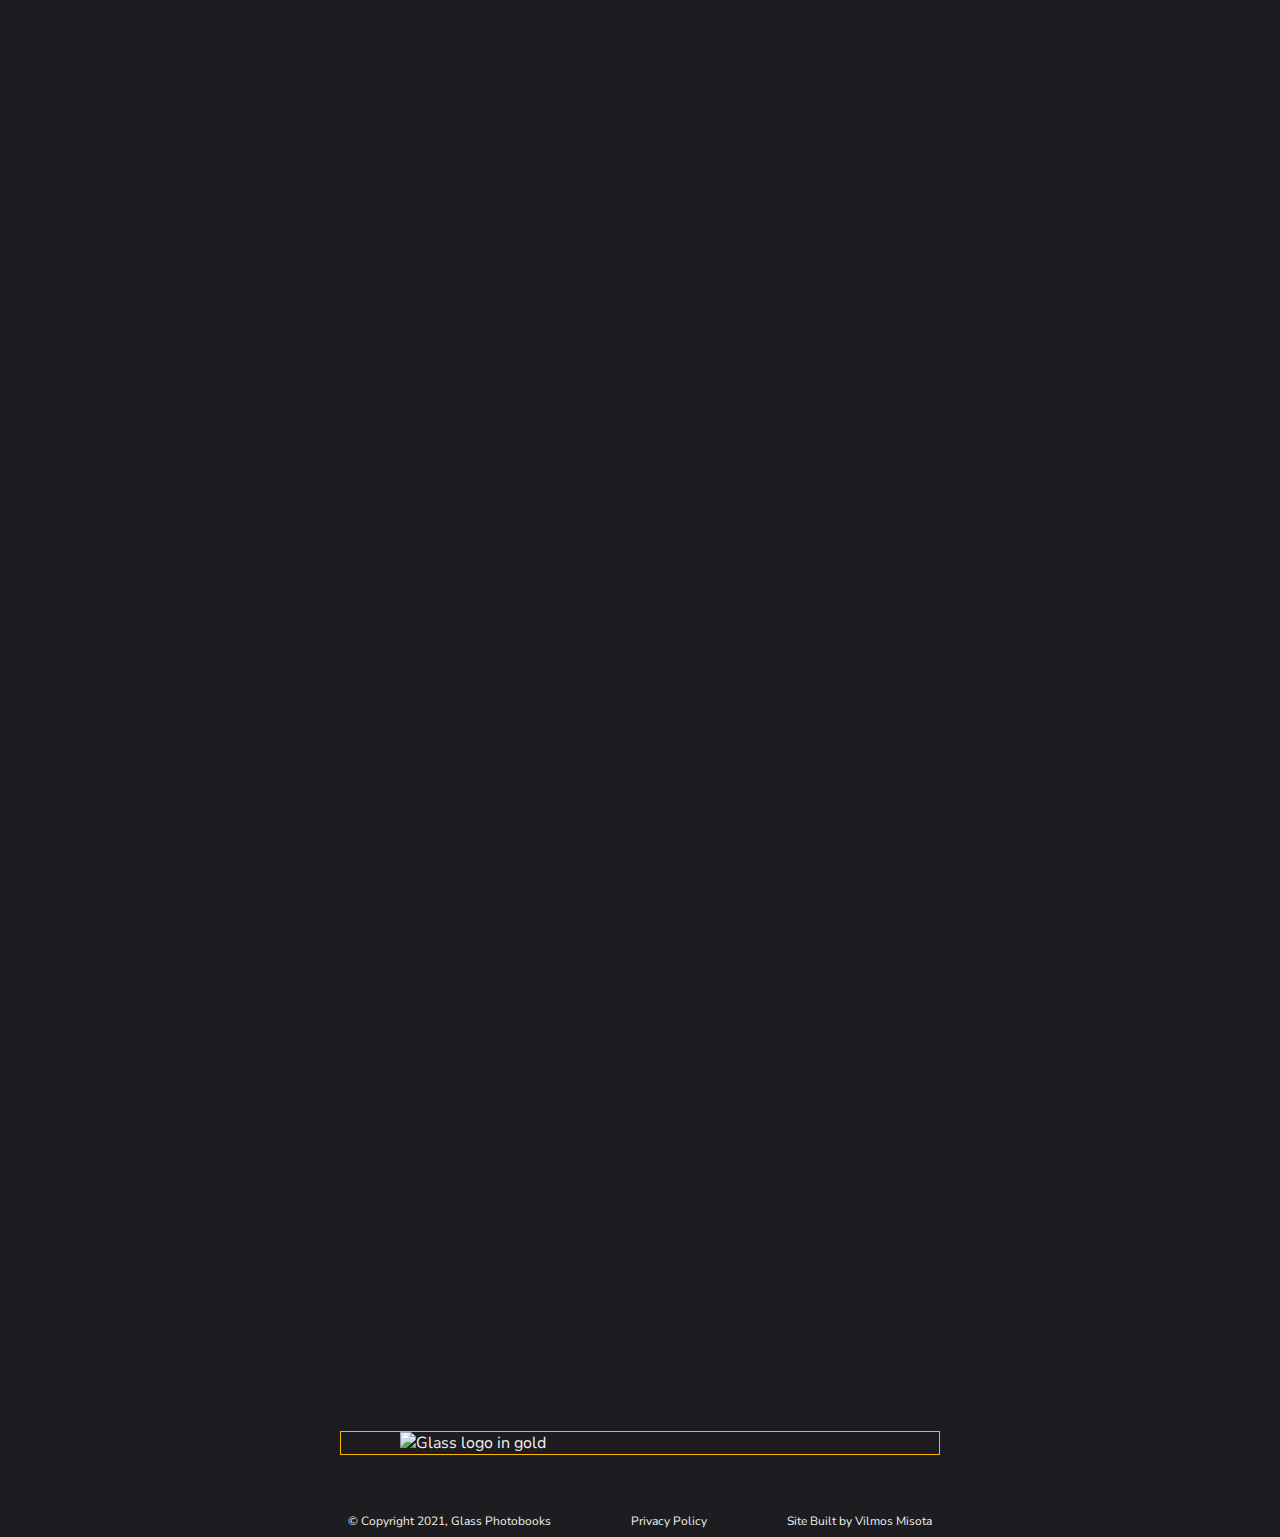
==== commit 24acba03: "add scroll animations" ====
--- a/index.html
+++ b/index.html
@@ -5,97 +5,173 @@
     <meta http-equiv="X-UA-Compatible" content="IE=edge" />
     <meta name="viewport" content="width=device-width, initial-scale=1.0" />
     <link rel="stylesheet" type="text/css" href="style.css" />
-    <link rel="preconnect" href="https://fonts.gstatic.com">
-    <link href="https://fonts.googleapis.com/css2?family=Nunito+Sans:wght@300;400;600;700;800&display=swap" rel="stylesheet">
+    <link rel="preconnect" href="https://fonts.gstatic.com" />
+    <link
+      href="https://fonts.googleapis.com/css2?family=Nunito+Sans:wght@300;400;600;700;800&display=swap"
+      rel="stylesheet"
+    />
     <title>Glass - Photobook</title>
+    <script
+      src="https://kit.fontawesome.com/45280c460f.js"
+      crossorigin="anonymous"
+    ></script>
   </head>
   <body>
-    <div class="grain-container">
-
-    </div>
+    <div class="grain-container"></div>
     <header>
+      <div class="opening-element"></div>
       <section class="glass-wrapper">
         <div class="logo-wrapper">
-          <div class="logo"><img src="./assets/logo.png" alt="Glass Photobook's logo"/>
-          <h4>Is coming soon</h4>
-          <h1>The north sea</h1></div>
+          <div class="logo">
+            <img src="./assets/logo.png" alt="Glass Photobook's logo" />
+          </div>
+          <h2>Photobook Volume 1</h2>
         </div>
-        <form class="header-form">
-          <h2>Sign up for our newsletter</h2>
-          <input
-            type="email"
-            id="email"
-            name="email"
-            placeholder="email"
-            class="email"
-          />
-          <input type="submit" value="Submit" class="submit"/>
-        </form>
-        <div class="header-info-wrapper">
-            <h3>Photobook</h3>
-            <h3>volume 1</h3>
+        <div class="subtitle-wrapper">
+          <h1>The north sea</h1>
+          <h3>coming soon</h3>
         </div>
+        <div class="header-info-wrapper"></div>
       </section>
     </header>
     <main>
       <article class="statement-wrapper">
-            <section class="statements one">
-                <h3>Independent visual arts and freethinking shaped by our surfing world</h3>
-            </section>
-            <section class="statements two">
-                <h3>GLASS is a progressive, independent, tactile, limitededition photobook</h3>
-            </section>
-            <section class="statements three">
-                <h3>A platform for talented creatives and new concepts in
-                    surf culture</h3>
-            </section>
+        <section class="statements one">
+          <h3>
+            Independent visual arts and free thinking shaped by our surfing
+            world
+          </h3>
+        </section>
+        <section class="statements two">
+          <h3>
+            GLASS is a progressive, independent, tactile, limited edition
+            photobook
+          </h3>
+        </section>
+        <section class="statements three">
+          <h3>
+            A platform for talented creatives and new concepts in surf culture
+          </h3>
+        </section>
         <section class="exhibition">
           <h2>An exhibition in print</h2>
         </section>
       </article>
-      
+
       <article class="main-description-wrapper">
-        <div class="description"><p>
-          The best work from dedicated and respected artists and thinkers is curated
-in a timeless, geographically themed series of collectible books to develop
-the long-standing relationship between surfing and visual art.
-Collaborations with emerging talent and established practitioners shine light
-on contemporary projects and overlooked archives from the world of
-surfing.</p> 
+        <div class="description-design"></div>
+        <div class="description">
+          <p class="mission">
+            The best work from dedicated and respected artists and thinkers is
+            curated in a timeless, geographically themed series of collectible
+            books to develop the long-standing relationship between surfing and
+            visual art. Collaborations with emerging talent and established
+            practitioners shine light on contemporary projects and overlooked
+            archives from the world of surfing.
+          </p>
         </div>
       </article>
 
       <article class="video-wrapper">
-        <div style="padding:56.25% 0 0 0;position:relative;"><iframe src="https://player.vimeo.com/video/555321948?title=0&byline=0&portrait=0" style="position:absolute;top:0;left:0;width:100%;height:100%;" frameborder="0" allow="autoplay; fullscreen; picture-in-picture" allowfullscreen></iframe></div><script src="https://player.vimeo.com/api/player.js"></script>
+        <div style="padding: 56.25% 0 0 0; position: relative">
+          <iframe
+            src="https://player.vimeo.com/video/555321948?title=0&byline=0&portrait=0"
+            style="
+              position: absolute;
+              top: 0;
+              left: 0;
+              width: 100%;
+              height: 100%;
+            "
+            frameborder="0"
+            allow="autoplay; fullscreen; picture-in-picture"
+            allowfullscreen
+          ></iframe>
+        </div>
       </article>
 
-      <article class="last-statement-wrapper">
-        <section class="last-statement">
-          <h3>the GLASS
-            photobook will document surf culture for years to come…</h2>
-        </section>
-        <section class="last-statement text-stroke">
-          <h3>Free from advertising, fully independent and progressive</h2>
-        </section>
-        <section class="last-statement gold">
-          <h3>To get first-hand information on our progress, sign up for the newsletter below</h2>
-        </section>
-        <form class="statement-form">
-          <h4>Sign up for our newsletter</h4>
-          <input
-            type="email"
-            id="email"
-            name="email"
-            placeholder="email"
-            class="email"
-          />
-          <input type="submit" value="Submit" class="submit"/>
+      <article class="form-container">
+        <form
+          action="https://glassphotobooks.us6.list-manage.com/subscribe/post?u=70c7d76d44756308eed4918f2&amp;id=b511951650"
+          method="post"
+          name="sign-up-form"
+          target="_blank"
+          novalidate
+        >
+          <div>
+            <h3>Sign up for updates</h3>
+          </div>  
+            <div class="mc-field-group">
+              <input
+                type="email"
+                value=""
+                name="EMAIL"
+                class="email"
+                placeholder="email"
+              />
+            </div>
+
+            <div id="mce-responses" class="clear">
+              <div
+                class="response"
+                id="mce-error-response"
+                style="display: none"
+              ></div>
+              <div
+                class="response"
+                id="mce-success-response"
+                style="display: none"
+              ></div>
+            </div>
+            <!-- real people should not fill this in and expect good things - do not remove this or risk form bot signups-->
+            <div style="position: absolute; left: -5000px" aria-hidden="true">
+              <input
+                type="text"
+                name="b_70c7d76d44756308eed4918f2_b511951650"
+                tabindex="-1"
+                value=""
+              />
+            </div>
+            <div class="clear">
+              <input
+                type="submit"
+                value="Submit"
+                name="subscribe"
+                class="submit"
+              />
+            </div>
+          </div>
         </form>
       </article>
     </main>
-    <footer></footer>
+    <footer>
+      
+      <section class="footer-info">
+        <div class="footer-logo"><img src="assets/logo-gold.png" alt="Glass logo in gold"></div>
+        <div class="icon"><a
+          href="https://www.instagram.com/glass_photobook/"
+          target="_blank"
+          rel="noopener noreferrer"
+          ><i class="fab fa-instagram"></i></a></div>
+        <div class="icon"><a href="mailto:info@glassphotobooks.com"><i class="far fa-envelope"></i></a></div>
+      </section>
+      <section class="law-section">
+        <p>&copy; Copyright 2021, Glass Photobooks</p>
+        <a
+        href="privacy.html"
+        target="_blank"
+        rel="noopener noreferrer"
+        ><p>Privacy Policy</p></a></div>
+      
+          <p>Site Built by Vilmos Misota</p>
+          
+        </div>
+        
+        
+      </section>
+    </footer>
 
+    <script src="https://player.vimeo.com/api/player.js"></script>
+    <script src="app.js"></script>
   </body>
 </html>
-
-
--- a/style.css
+++ b/style.css
@@ -1,16 +1,23 @@
-@font-face {
-  font-family: "logoFont";
-  src: url("./assets/logoFont.otf");
-}
-
 :root {
   /* Colours */
   --dark: #1c1c21;
   --light: #f2f0e9;
   --gold: #ffb800;
   /* Fonts */
-  --logo-font: "logoFont";
   --primary-font: "Nunito Sans", sans-serif;
+  /* Opening-animations */
+  --opening-element-wait-time: 500ms;
+  --opening-element-load-time: 500ms;
+  --glass-wrapper-wait-time: 1500ms;
+  --glas-wrapper-load-time: 500ms;
+  --logo-wait-time: 2000ms;
+  --logo-load-time: 250ms;
+  --h2-wait-time: 2250ms;
+  --h2-load-time: 250ms;
+  --h1-wait-time: 2500ms;
+  --h1-load-time: 250ms;
+  --h3-wait-time: 2750ms;
+  --h3-load-time: 250ms;
 }
 
 *,
@@ -40,6 +47,7 @@
   background-position: center;
   background-repeat: repeat;
   opacity: 0.1;
+  pointer-events: none;
 }
 
 html,
@@ -73,6 +81,20 @@
 }
 
 /* HEADER */
+
+.opening-element {
+  background-color: var(--dark);
+  width: 100vw;
+  height: 100vh;
+  position: absolute;
+  top: 0;
+  z-index: 10;
+
+  /* transform: translateY(0); */
+  animation: opening var(--opening-element-load-time) ease-in
+    var(--opening-element-wait-time);
+  animation-fill-mode: forwards;
+}
 
 header {
   width: 100vw;
@@ -89,7 +111,7 @@
 .glass-wrapper {
   width: 80vw;
   max-width: 700px;
-  height: 85vh;
+  height: 80vh;
   background: linear-gradient(
     177.73deg,
     #f2f0e9 23.97%,
@@ -103,95 +125,56 @@
   justify-content: space-evenly;
   align-items: center;
   z-index: 2;
+
+  transform: scaleX(0);
+  animation: glass-wrapper var(--glas-wrapper-load-time) ease-in
+    var(--glass-wrapper-wait-time);
+  animation-fill-mode: forwards;
 }
 
 .logo-wrapper {
   text-align: center;
+  text-transform: uppercase;
 }
 
 .logo {
   position: relative;
   max-width: 550px;
-}
-
-.logo-wrapper h4 {
-  position: absolute;
-  bottom: 33%;
-  right: 5%;
-  color: var(--gold);
+
+  animation: headers var(--logo-load-time) ease-in var(--logo-wait-time);
+  animation-fill-mode: forwards;
+  opacity: 0;
+}
+
+.logo-wrapper h2 {
   text-transform: uppercase;
-  z-index: 2;
-  margin: 0;
-  padding: 0;
+  font-size: 20px;
+  font-weight: 300;
+  animation: headers var(--h2-load-time) ease-in var(--h2-wait-time);
+  animation-fill-mode: forwards;
+  opacity: 0;
+}
+
+.subtitle-wrapper {
+  text-align: center;
+  text-transform: uppercase;
+}
+
+.subtitle-wrapper h1 {
   font-weight: 800;
-}
-
-.logo-wrapper h1 {
-  text-transform: uppercase;
-  font-size: 28px;
+  font-size: 30px;
+  padding-bottom: 20px;
+  animation: headers var(--h1-load-time) ease-in var(--h1-wait-time);
+  animation-fill-mode: forwards;
+  opacity: 0;
+}
+
+.subtitle-wrapper h3 {
   font-weight: 300;
-}
-
-.header-form {
-  background-color: hsla(47, 26%, 93%, 0.5);
-  margin: 60px auto 25px auto;
-  border: 1px solid var(--dark);
-  border-radius: 15px;
-  width: 65vw;
-  max-width: 350px;
-  height: 150px;
-  display: flex;
-  flex-direction: column;
-  align-items: center;
-  justify-content: space-between;
-  transition: all 0.2s ease-in;
-  cursor: pointer;
-}
-
-.header-form:hover {
-  box-shadow: 1px 3px 4px 0px rgba(41, 41, 41, 0.3);
-  background-color: hsla(47, 26%, 93%, 0.8);
-}
-
-.header-form h2 {
-  text-transform: uppercase;
-  text-align: center;
-  font-size: 15px;
-  padding: 15px;
-}
-
-.email {
-  background-color: hsla(47, 26%, 93%, 0.9);
-  border-radius: 15px;
-  border: none;
-  text-align: center;
-  padding: 0.2rem 0;
-  width: 70%;
-  max-width: 300px;
-  transition: all 0.2s ease-in;
-}
-
-.submit {
-  background-color: transparent;
-  border-radius: 15px;
-  border: 1px solid var(--dark);
-  text-align: center;
-  padding: 0.1rem 0.5rem;
-  margin: 25px 0 15px 0;
-  cursor: pointer;
-  transition: all 0.1s ease-in;
-}
-
-.submit:hover {
-  border: 1px solid var(--gold);
-}
-
-.header-info-wrapper {
-  color: var(--gold);
-  text-transform: uppercase;
-  justify-self: center;
-  align-self: center;
-  text-align: center;
+  font-size: 20px;
+  animation: headers var(--h3-load-time) ease-in var(--h3-wait-time);
+  animation-fill-mode: forwards;
+  opacity: 0;
 }
 
 /* MAIN */
@@ -211,7 +194,7 @@
   justify-items: stretch;
   overflow: hidden;
   position: relative;
-  border-bottom: 4px solid var(--gold);
+  border-bottom: 1px solid var(--gold);
   margin-bottom: 100px;
 }
 
@@ -222,6 +205,8 @@
   margin: 0 10px 50px 10px;
   font-size: 20px;
   align-self: flex-start;
+  opacity: 0;
+  transition: all 250ms ease-out;
 }
 
 .one {
@@ -241,6 +226,10 @@
   grid-row: 3/4;
   padding-bottom: 0;
   color: var(--gold);
+}
+
+.active-statements {
+  opacity: 1;
 }
 
 .exhibition {
@@ -263,13 +252,15 @@
 }
 
 .exhibition h2::after {
+  position: absolute;
+  display: block;
+  bottom: 50%;
+  right: -101%;
   content: "";
   background-color: var(--gold);
   width: 100%;
-  height: 4px;
-  position: absolute;
-  bottom: 50%;
-  right: -101%;
+  height: 1px;
+  z-index: -1;
 }
 
 .main-description-wrapper {
@@ -283,6 +274,15 @@
   max-width: 800px;
   height: min-content;
   margin: 0 auto;
+  opacity: 0;
+  transform: scaleX(0);
+  transition: all 500ms ease-in;
+  transition-delay: 250ms;
+}
+
+.active-description {
+  opacity: 1;
+  transform: scaleX(1);
 }
 
 .description p {
@@ -291,73 +291,165 @@
   font-weight: 600;
 }
 
-.main-description-wrapper::before {
+.mission {
+  opacity: 0;
+  transition: all 250ms ease-in;
+  transition-delay: 750ms;
+}
+
+.active-mission {
+  opacity: 1;
+}
+
+/* .main-description-wrapper::before {
   position: absolute;
   display: block;
   top: -100px;
   left: 50%;
   content: "";
   background-color: var(--gold);
-  width: 4px;
+  width: 1px;
   height: 100%;
   z-index: -1;
+} */
+
+.description-design {
+  position: absolute;
+  display: block;
+  top: -100px;
+  left: 50%;
+  content: "";
+  background-color: var(--gold);
+  width: 1px;
+  height: 150px;
+  z-index: -1;
+  transform: scaleY(0);
+  transform-origin: top;
+  transition: all 250ms ease-in;
+}
+
+.active-description-design {
+  transform: scaleY(1);
 }
 
 .video-wrapper {
-  margin: 100px auto 100px auto;
+  margin: 100px auto 150px auto;
   width: 100%;
   max-width: 1000px;
 }
 
-.last-statement-wrapper {
+.form-container {
   width: 100%;
-  max-width: 900px;
+  margin: 0 auto 150px auto;
+  text-align: center;
+  position: relative;
+}
+
+form {
   display: flex;
   flex-direction: column;
+  justify-content: space-around;
+  align-items: center;
+  background-color: var(--gold);
+  width: 85%;
+  height: max-content;
+  max-width: 600px;
+  margin: 0 auto;
+  color: var(--dark);
+  padding: 1.5rem;
+  cursor: pointer;
+  border-radius: 15px;
+  opacity: 0;
+  transform: scaleX(0);
+  transition: all 500ms ease-in;
+}
+
+.active-form {
+  opacity: 1;
+  transform: scaleX(1);
+}
+
+form h3 {
+  text-transform: uppercase;
+  font-weight: 300;
+  font-size: 20px;
+  padding-bottom: 15px;
+}
+
+.email {
+  border: none;
+  border-radius: 15px;
+  text-align: center;
+  background-color: var(--light);
+  margin-bottom: 15px;
+  padding: 0.2rem 1.5rem;
+}
+
+.submit {
+  border: 1px solid var(--dark);
+  border-radius: 15px;
+  padding: 0.1rem 0.5rem;
+  background-color: var(--light);
+  cursor: pointer;
+  text-transform: uppercase;
+  letter-spacing: 1px;
+  opacity: 0.8;
+  transition: all 0.2s ease-in;
+}
+
+.submit:hover {
+  opacity: 1;
+}
+
+/* FOOTER */
+
+footer {
+  width: 100vw;
+  height: max-content;
+  max-width: 1300px;
+  margin: 0 auto;
+}
+
+.footer-info {
+  width: 100%;
+  max-width: 600px;
+  display: flex;
+  flex-wrap: nowrap;
   align-items: center;
   justify-content: space-around;
-  margin: 0 auto 100px auto;
-}
-
-.last-statement {
-  font-size: 20px;
-  text-align: center;
-  text-transform: uppercase;
-  padding: 1.5rem;
-  margin: 50px auto;
-}
-
-.text-stroke {
-  color: var(--dark);
-  -webkit-text-stroke: 1px var(--light);
-}
-
-.gold {
+  border: 1px solid var(--gold);
+  margin: 0 auto 50px auto;
+}
+
+.footer-logo {
+  width: 150px;
+}
+
+.icon {
   color: var(--gold);
-}
-
-.statement-form {
-  background-color: var(--gold);
-  color: var(--dark);
-  margin: 60px auto 25px auto;
-  padding: 1.5rem 0;
-  border-radius: 15px;
-  width: 65vw;
-  max-width: 450px;
-  height: min-content;
+  font-size: 30px;
+  padding: 0.5rem 1.5rem;
+  cursor: pointer;
+  transition: all 0.2s ease-in;
+}
+
+.icon:hover {
+  transform: scale(1.1);
+}
+
+.law-section {
+  width: 100%;
+  max-width: 600px;
+  font-size: 12px;
   display: flex;
-  flex-direction: column;
   align-items: center;
-  justify-content: space-around;
-  transition: all 0.2s ease-in;
-  cursor: pointer;
-  text-align: center;
-}
-
-.statement-form h4 {
-  text-transform: uppercase;
-  text-align: center;
-  padding: 1.5rem;
+  justify-content: space-between;
+  flex-wrap: wrap;
+  margin: 0 auto;
+}
+
+.law-section p {
+  padding: 0.5rem;
 }
 
 @media (min-width: 500px) {
@@ -367,17 +459,17 @@
     margin-bottom: 200px;
   }
 
-  .logo-wrapper h4 {
-    font-size: 25px;
-    bottom: 32%;
-  }
-
-  .logo-wrapper h1 {
-    font-size: 40px;
-  }
-
-  .header-info-wrapper {
-    font-size: 25px;
+  .logo-wrapper h2 {
+    font-size: 30px;
+  }
+
+  .subtitle-wrapper h1 {
+    font-size: 45px;
+    padding-bottom: 45px;
+  }
+
+  .subtitle-wrapper h3 {
+    font-size: 30px;
   }
 
   /* MAIN */
@@ -404,7 +496,6 @@
 
   .exhibition h2::after {
     width: 150%;
-    height: 4px;
     bottom: 50%;
     right: -151%;
   }
@@ -413,8 +504,13 @@
     padding: 100px 0;
   }
 
-  .main-description-wrapper::before {
+  /* .main-description-wrapper::before {
     top: -200px;
+  } */
+
+  .description-design {
+    top: -200px;
+    height: 300px;
   }
 
   .description p {
@@ -453,25 +549,9 @@
     height: 90vh;
   }
 
-  .logo-wrapper h4 {
-    font-size: 30px;
-    bottom: 35%;
-  }
-
-  .logo-wrapper h1 {
+  .subtitle-wrapper h1 {
     font-size: 50px;
-  }
-
-  /* .header-info-wrapper {
-    font-size: 25px;
-  } */
-
-  .header-form h2 {
-    font-size: 18px;
-  }
-
-  .header-form input {
-    font-size: 15px;
+    padding-bottom: 45px;
   }
 
   /* MAIN */
@@ -497,22 +577,21 @@
 
   .exhibition h2::after {
     width: 150%;
-    height: 4px;
     bottom: 50%;
     right: -151%;
   }
 
-  .main-description-wrapper::before {
+  /* .main-description-wrapper::before {
     top: -250px;
-  }
-
-  .last-statement-wrapper {
-    margin: 0 auto 250px auto;
-  }
-
-  .last-statement {
-    font-size: 40px;
-    margin: 150px auto;
+  } */
+
+  .description-design {
+    top: -250px;
+    height: 350px;
+  }
+
+  .video-wrapper {
+    margin: 100px auto 200px auto;
   }
 }
 
@@ -531,8 +610,36 @@
 
   .exhibition h2::after {
     width: 150%;
-    height: 4px;
     bottom: 50%;
     right: -151%;
   }
 }
+
+/* ANIMATIONS */
+
+@keyframes opening {
+  0% {
+    transform: translateY(0);
+  }
+  100% {
+    transform: translateY(-100%);
+  }
+}
+
+@keyframes glass-wrapper {
+  0% {
+    transform: scaleX(0);
+  }
+  100% {
+    transform: scaleX(1);
+  }
+}
+
+@keyframes headers {
+  0% {
+    opacity: 0;
+  }
+  100% {
+    opacity: 1;
+  }
+}
